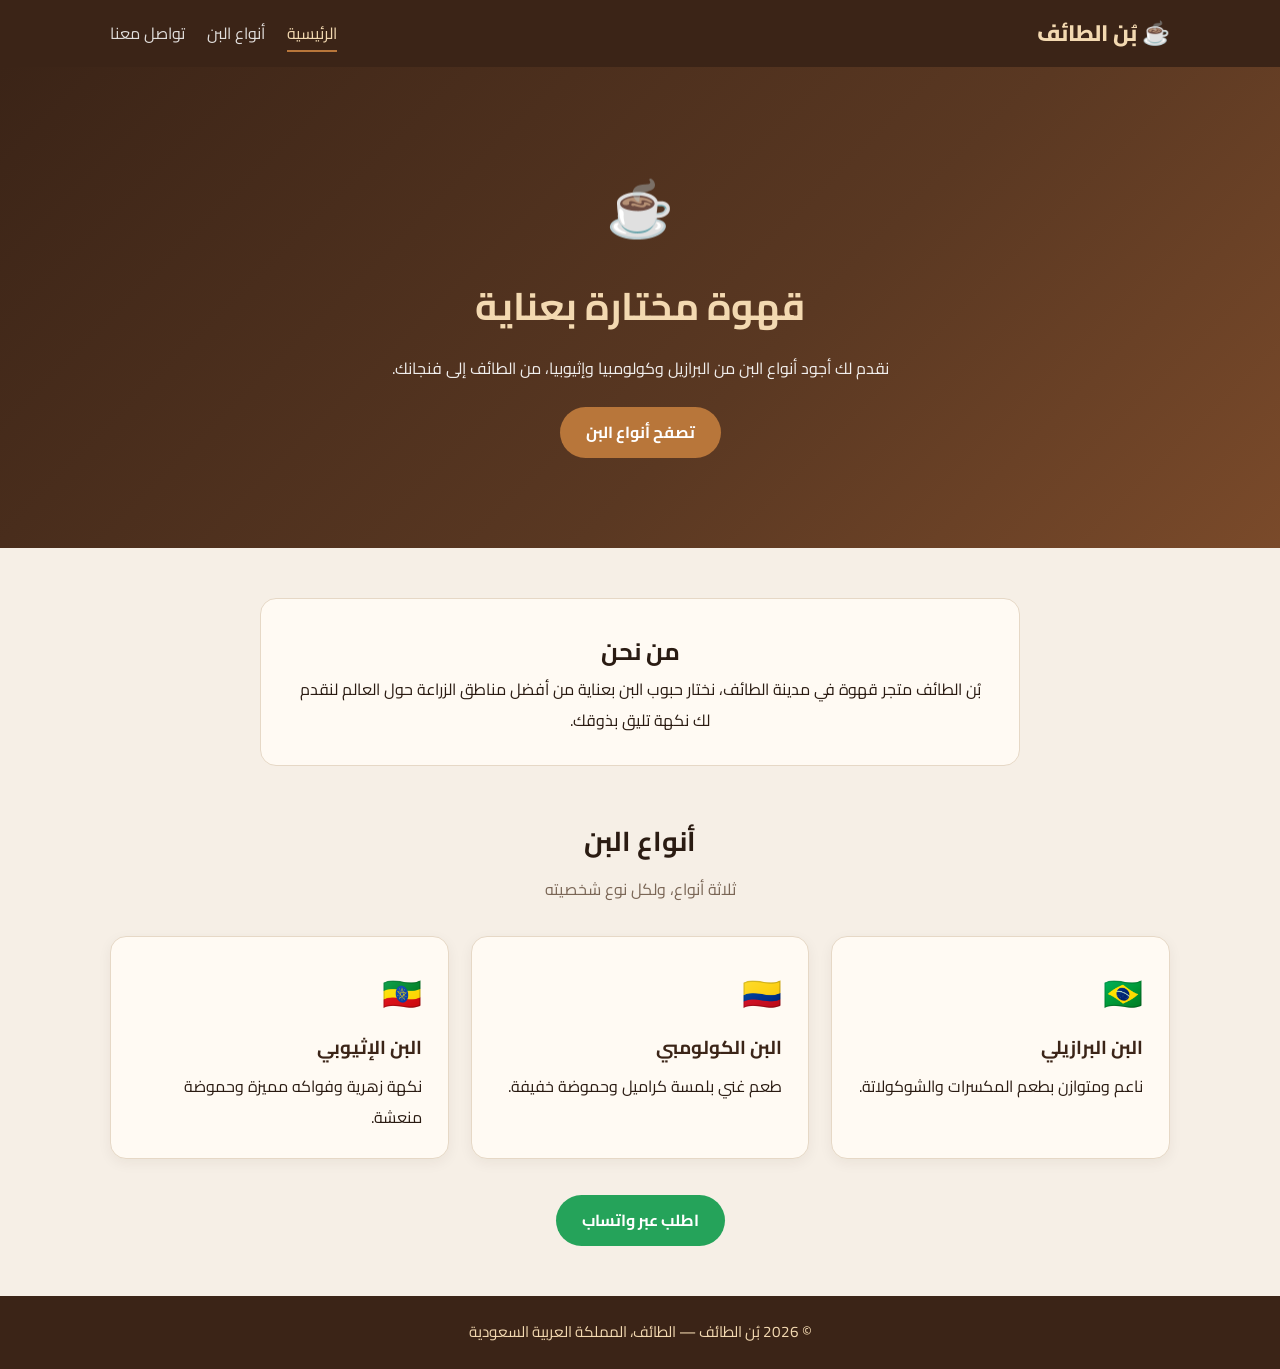
==== index.html @ 5a519085 "Rename index 2.html to index.html" ====
<!DOCTYPE html>
<html lang="ar" dir="rtl">
<head>
  <meta charset="UTF-8">
  <meta name="viewport" content="width=device-width, initial-scale=1.0">
  <meta name="description" content="متجر بُن الطائف لبيع البن البرازيلي والكولومبي والإثيوبي في الطائف.">
  <title>بُن الطائف | متجر قهوة</title>
  <link rel="preconnect" href="https://fonts.googleapis.com">
  <link href="https://fonts.googleapis.com/css2?family=Cairo:wght@400;700;800&display=swap" rel="stylesheet">
  <link rel="stylesheet" href="style.css">
</head>
<body>
  <header>
    <div class="nav">
      <a href="index.html" class="logo">☕ بُن الطائف</a>
      <nav>
        <a href="index.html" class="active">الرئيسية</a>
        <a href="services.html">أنواع البن</a>
        <a href="contact.html">تواصل معنا</a>
      </nav>
    </div>
  </header>

  <section class="hero">
    <div class="cup">☕</div>
    <h1>قهوة مختارة بعناية</h1>
    <p>نقدم لك أجود أنواع البن من البرازيل وكولومبيا وإثيوبيا، من الطائف إلى فنجانك.</p>
    <a class="btn" href="services.html">تصفح أنواع البن</a>
  </section>

  <main>
    <div class="about">
      <h2>من نحن</h2>
      <p>بُن الطائف متجر قهوة في مدينة الطائف، نختار حبوب البن بعناية من أفضل مناطق الزراعة حول العالم لنقدم لك نكهة تليق بذوقك.</p>
    </div>

    <h2 class="section-title">أنواع البن</h2>
    <p class="section-sub">ثلاثة أنواع، ولكل نوع شخصيته</p>

    <div class="grid">
      <div class="card">
        <div class="icon">🇧🇷</div>
        <h3>البن البرازيلي</h3>
        <p>ناعم ومتوازن بطعم المكسرات والشوكولاتة.</p>
      </div>
      <div class="card">
        <div class="icon">🇨🇴</div>
        <h3>البن الكولومبي</h3>
        <p>طعم غني بلمسة كراميل وحموضة خفيفة.</p>
      </div>
      <div class="card">
        <div class="icon">🇪🇹</div>
        <h3>البن الإثيوبي</h3>
        <p>نكهة زهرية وفواكه مميزة وحموضة منعشة.</p>
      </div>
    </div>

    <p style="text-align:center; margin-top:36px;">
      <a class="btn whatsapp" href="https://wa.me/966504484462">اطلب عبر واتساب</a>
    </p>
  </main>

  <footer>© 2026 بُن الطائف — الطائف، المملكة العربية السعودية</footer>
</body>
</html>
---- style.css ----
:root {
  --brown: #3b2417;
  --cream: #f6efe6;
  --caramel: #b8763a;
  --gold: #f3d9b1;
  --text: #2a1b12;
  --card: #fffaf3;
  --line: #e6d8c6;
}

* { margin: 0; padding: 0; box-sizing: border-box; }
html { scroll-behavior: smooth; }

body {
  font-family: "Cairo", sans-serif;
  background: var(--cream);
  color: var(--text);
  line-height: 1.9;
}

a { color: inherit; text-decoration: none; }

/* Header */
header {
  background: var(--brown);
  color: #fff;
  position: sticky;
  top: 0;
  z-index: 10;
}
.nav {
  max-width: 1100px;
  margin: auto;
  padding: 12px 20px;
  display: flex;
  justify-content: space-between;
  align-items: center;
  flex-wrap: wrap;
  gap: 8px;
}
.logo { font-weight: 800; font-size: 1.4rem; color: var(--gold); }
nav a { margin-inline-start: 18px; opacity: 0.85; padding-bottom: 2px; }
nav a:hover, nav a.active {
  opacity: 1;
  color: var(--gold);
  border-bottom: 2px solid var(--caramel);
}

/* Hero */
.hero {
  background: linear-gradient(135deg, #3b2417 0%, #5a3822 60%, #7a4a2a 100%);
  color: #fff;
  text-align: center;
  padding: 90px 20px;
}
.hero .cup { font-size: 3.4rem; }
.hero h1 { font-size: 2.4rem; margin: 10px 0; color: var(--gold); }
.hero p { max-width: 560px; margin: 0 auto 24px; opacity: 0.92; }

.page-title {
  background: var(--brown);
  color: var(--gold);
  text-align: center;
  padding: 44px 20px;
}
.page-title h1 { font-size: 2rem; }
.page-title p { color: #fff; opacity: 0.85; }

/* Layout */
main { max-width: 1100px; margin: auto; padding: 50px 20px; }
.section-title { text-align: center; font-size: 1.7rem; margin-bottom: 6px; }
.section-sub { text-align: center; color: #7a6656; margin-bottom: 32px; }

.grid {
  display: grid;
  grid-template-columns: repeat(auto-fit, minmax(260px, 1fr));
  gap: 22px;
}

.card {
  background: var(--card);
  border: 1px solid var(--line);
  border-radius: 16px;
  padding: 26px;
  box-shadow: 0 4px 14px rgba(59, 36, 23, 0.06);
}
.card .icon { font-size: 2rem; }
.card h3 { margin: 6px 0; color: var(--brown); }
.card .origin { color: var(--caramel); font-weight: 700; font-size: 0.95rem; }
.card ul { list-style: none; margin: 12px 0 18px; }
.card li { padding: 4px 0; border-bottom: 1px dashed var(--line); }
.card li:last-child { border-bottom: none; }
.card li b { color: var(--brown); }

/* Buttons */
.btn {
  display: inline-block;
  background: var(--caramel);
  color: #fff;
  padding: 10px 26px;
  border-radius: 999px;
  font-weight: 700;
  border: none;
  cursor: pointer;
  font-family: inherit;
  font-size: 1rem;
  transition: background 0.2s;
}
.btn:hover { background: #9c6029; }
.btn.whatsapp { background: #25a35a; }
.btn.whatsapp:hover { background: #1d8749; }

/* Info blocks */
.about {
  background: var(--card);
  border: 1px solid var(--line);
  border-radius: 16px;
  padding: 30px;
  text-align: center;
  max-width: 760px;
  margin: 0 auto 50px;
}

.contact-box {
  background: var(--card);
  border: 1px solid var(--line);
  border-radius: 16px;
  padding: 30px;
  max-width: 560px;
  margin: 0 auto;
  text-align: center;
}
.contact-row { padding: 12px 0; border-bottom: 1px dashed var(--line); }
.contact-row:last-of-type { border-bottom: none; margin-bottom: 18px; }
.contact-row span { display: block; color: #7a6656; font-size: 0.9rem; }
.contact-row strong { font-size: 1.15rem; color: var(--brown); }
.ltr { direction: ltr; unicode-bidi: embed; display: inline-block; }

footer {
  background: var(--brown);
  color: var(--gold);
  text-align: center;
  padding: 22px 20px;
  font-size: 0.95rem;
}

@media (max-width: 600px) {
  .hero { padding: 60px 16px; }
  .hero h1 { font-size: 1.8rem; }
  nav a { margin-inline-start: 12px; font-size: 0.95rem; }
  main { padding: 36px 16px; }
}
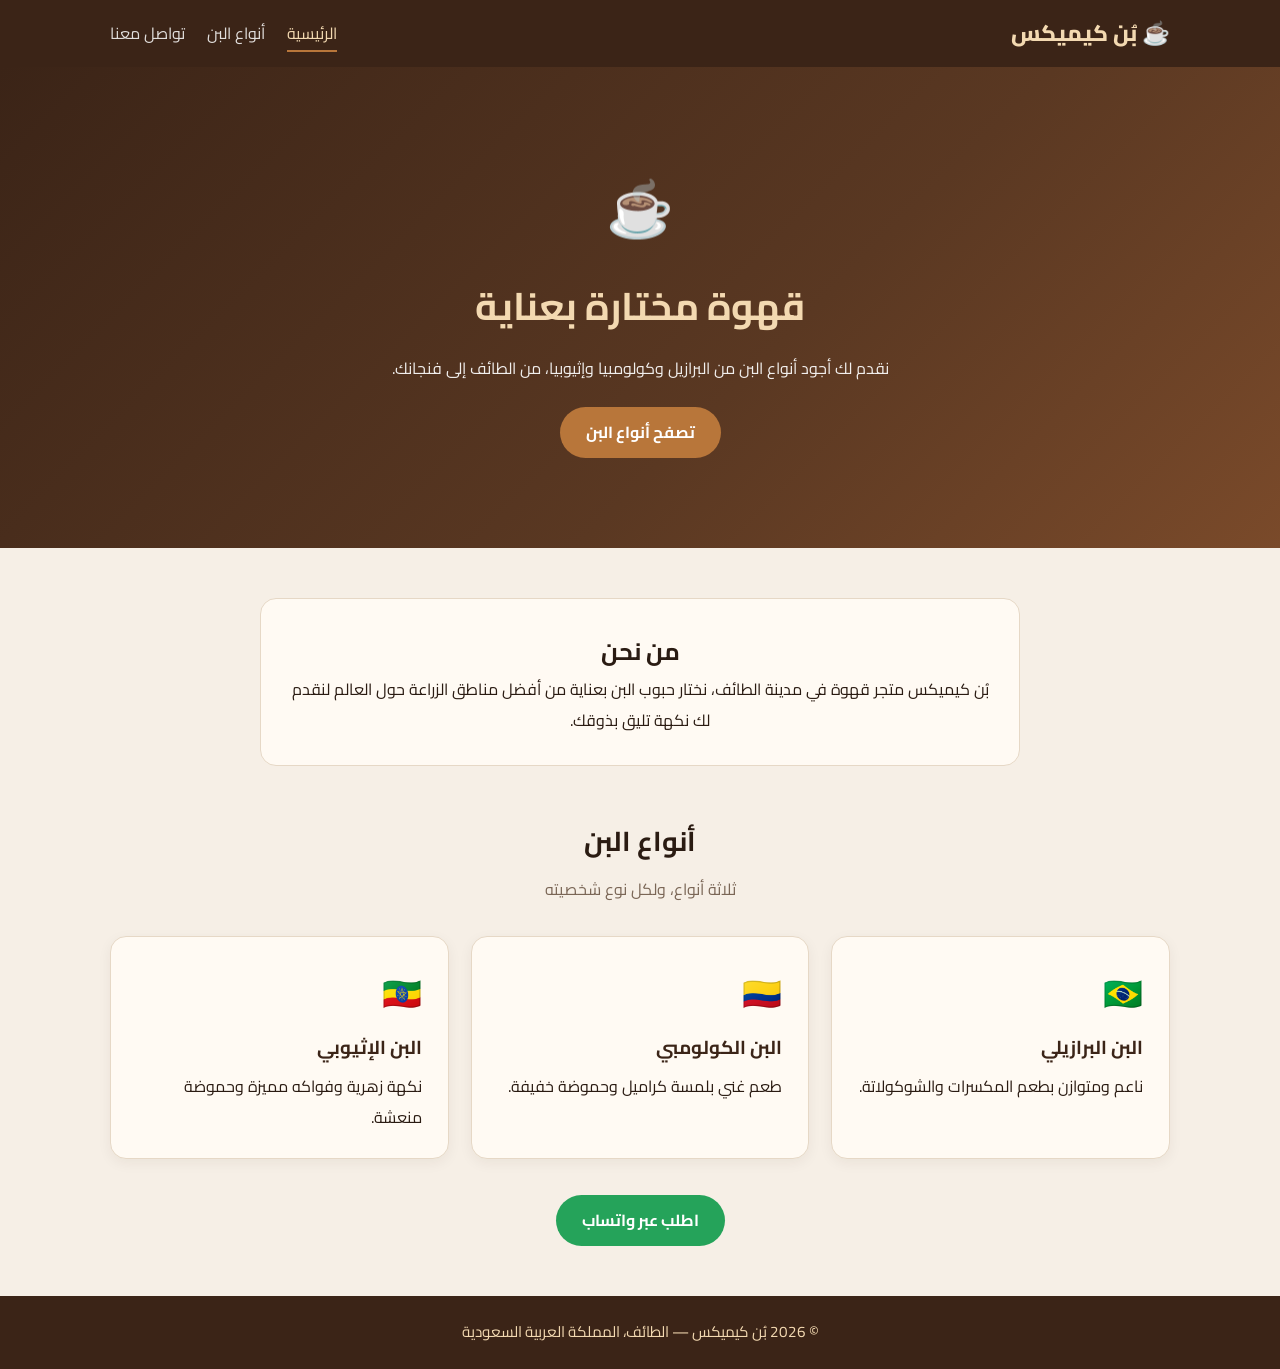
==== commit 50d2a630: "Update branding from بُن الطائف to بُن كيميكس" ====
--- a/index.html
+++ b/index.html
@@ -3,8 +3,8 @@
 <head>
   <meta charset="UTF-8">
   <meta name="viewport" content="width=device-width, initial-scale=1.0">
-  <meta name="description" content="متجر بُن الطائف لبيع البن البرازيلي والكولومبي والإثيوبي في الطائف.">
-  <title>بُن الطائف | متجر قهوة</title>
+  <meta name="description" content="متجر بُن كيميكس لبيع البن البرازيلي والكولومبي والإثيوبي في الطائف.">
+  <title>بُن كيميكس | متجر قهوة</title>
   <link rel="preconnect" href="https://fonts.googleapis.com">
   <link href="https://fonts.googleapis.com/css2?family=Cairo:wght@400;700;800&display=swap" rel="stylesheet">
   <link rel="stylesheet" href="style.css">
@@ -12,7 +12,7 @@
 <body>
   <header>
     <div class="nav">
-      <a href="index.html" class="logo">☕ بُن الطائف</a>
+      <a href="index.html" class="logo">☕ بُن كيميكس</a>
       <nav>
         <a href="index.html" class="active">الرئيسية</a>
         <a href="services.html">أنواع البن</a>
@@ -31,7 +31,7 @@
   <main>
     <div class="about">
       <h2>من نحن</h2>
-      <p>بُن الطائف متجر قهوة في مدينة الطائف، نختار حبوب البن بعناية من أفضل مناطق الزراعة حول العالم لنقدم لك نكهة تليق بذوقك.</p>
+      <p>بُن كيميكس متجر قهوة في مدينة الطائف، نختار حبوب البن بعناية من أفضل مناطق الزراعة حول العالم لنقدم لك نكهة تليق بذوقك.</p>
     </div>
 
     <h2 class="section-title">أنواع البن</h2>
@@ -60,6 +60,6 @@
     </p>
   </main>
 
-  <footer>© 2026 بُن الطائف — الطائف، المملكة العربية السعودية</footer>
+  <footer>© 2026 بُن كيميكس — الطائف، المملكة العربية السعودية</footer>
 </body>
 </html>
